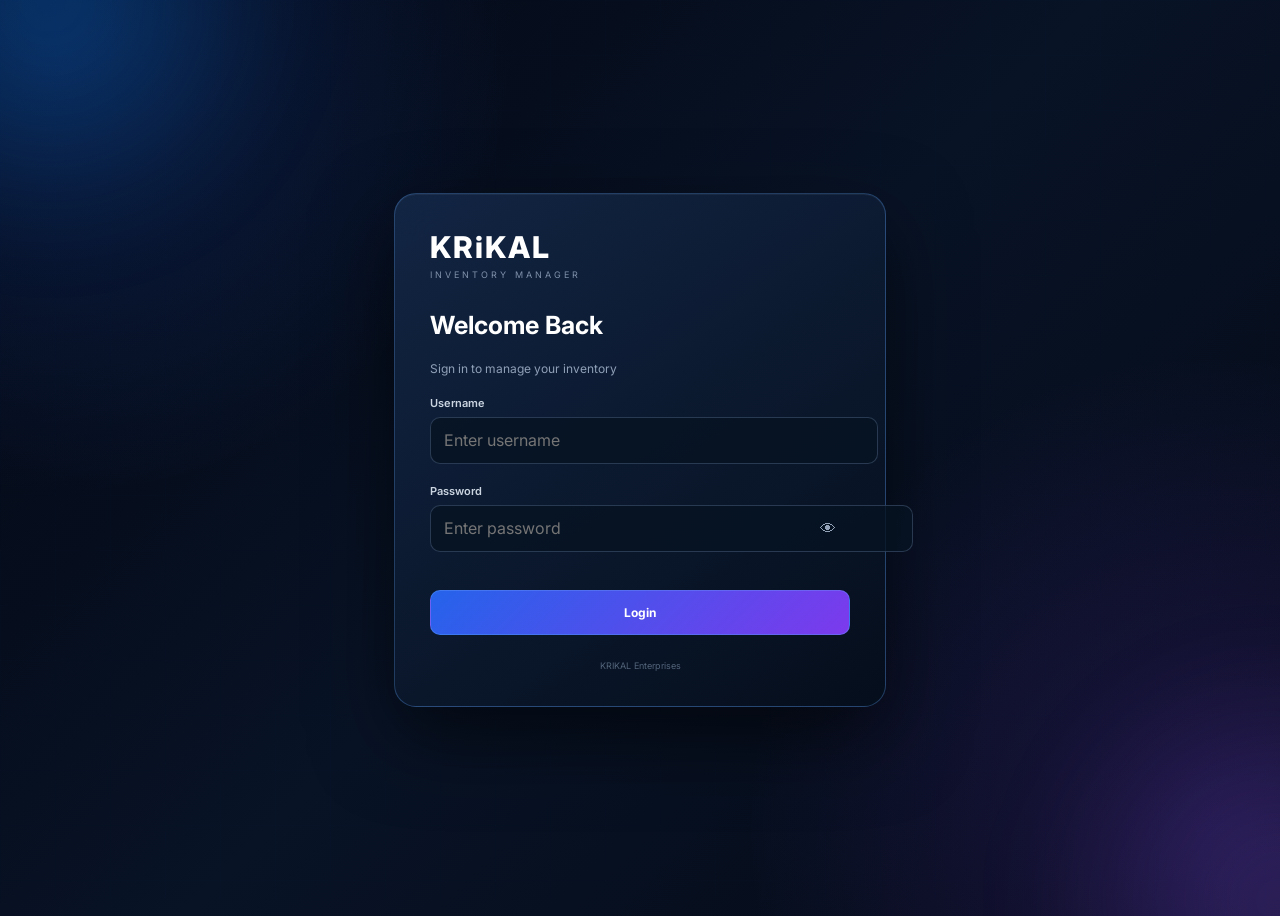
==== admin.html @ 07b4b5ad "Add files via upload" ====
<!DOCTYPE html>
<html lang="en">
<head>
    <meta charset="UTF-8">
    <meta name="viewport" content="width=device-width, initial-scale=1.0">

    <title>Inventory Admin Dashboard</title>

    <link rel="stylesheet" href="style.css">
</head>

<body>

    <div class="container admin-shell">

        <div class="admin-topbar">
            <div class="admin-brand">
                <img src="logo.png" alt="KRIKAL">
                <div><strong>KRIKAL</strong><span>ADMIN TOOLS</span></div>
            </div>
            <div class="admin-top-actions">
                <a href="index.html">← Dashboard</a>
                <button type="button" id="adminLogout">Logout</button>
            </div>
        </div>

        <div class="admin-heading">
            <div>
                <h1>Inventory Admin Dashboard</h1>
                <p>Add, edit and delete inventory items securely</p>
            </div>
            <div class="admin-live"><span></span> LIVE DATA</div>
        </div>

        <div class="admin-form admin-form-pro">

            <input
                type="text"
                id="itemName"
                placeholder="Item Name"
            >

            <input
                type="text"
                id="model"
                placeholder="Mobile Model"
            >

            <input
                type="text"
                id="category"
                placeholder="Category"
            >

            <input
                type="number"
                id="quantity"
                placeholder="Quantity"
            >

            <button class="admin-primary" id="saveButton" onclick="saveItem()">
                Add Item
            </button>

            <button
                class="admin-secondary"
                id="cancelButton"
                onclick="cancelEdit()"
                style="display: none;"
            >
                Cancel Edit
            </button>

        </div>

        <h2>Manage Inventory</h2>

        <div class="search-box admin-search">
            <input
                type="text"
                id="searchInput"
                placeholder="Search item..."
            >
        </div>

        <table>

            <thead>
                <tr>
                    <th>Item Name</th>
                    <th>Model</th>
                    <th>Category</th>
                    <th>Quantity</th>
                    <th>Action</th>
                </tr>
            </thead>

            <tbody id="adminTable">
                <tr>
                    <td colspan="5">Loading inventory...</td>
                </tr>
            </tbody>

        </table>

    </div>

    <script src="admin.js"></script>

</body>
</html>
---- style.css ----
css
/* =========================================================
   KRIKAL INVENTORY
   CLEAN DARK BLUE / PURPLE GLASS THEME
   ========================================================= */

* {
    margin: 0;
    padding: 0;
    box-sizing: border-box;
}

:root {
    --bg: #030712;
    --panel: #0b1628;
    --panel2: #101f35;
    --border: rgba(120,150,190,.28);

    --text: #f8fafc;
    --muted: #8fa0b7;

    --blue: #60a5fa;
    --green: #22c55e;
    --yellow: #eab308;
    --red: #ef4444;
    --purple: #a78bfa;

    --sidebar: 250px;
}

html,
body {
    min-height: 100%;
}

body {
    min-height: 100vh;
    overflow-x: hidden;

    font-family:
        "Inter",
        "Segoe UI",
        Arial,
        sans-serif;

    color: var(--text);

    background:
        radial-gradient(
            circle at 5% 5%,
            rgba(37,99,235,.22),
            transparent 30%
        ),
        radial-gradient(
            circle at 95% 90%,
            rgba(124,58,237,.18),
            transparent 32%
        ),
        linear-gradient(
            135deg,
            #030712,
            #081326 50%,
            #050a16
        );
}

button,
input,
select {
    font: inherit;
}

button {
    -webkit-tap-highlight-color: transparent;
}


/* =========================================================
   BACKGROUND
   ========================================================= */

.grid-bg {
    position: fixed;
    inset: 0;

    pointer-events: none;
    z-index: 0;

    opacity: .3;

    background:
        linear-gradient(
            rgba(96,165,250,.035) 1px,
            transparent 1px
        ),
        linear-gradient(
            90deg,
            rgba(96,165,250,.035) 1px,
            transparent 1px
        );

    background-size: 55px 55px;
}

.ambient {
    position: fixed;

    width: 500px;
    height: 500px;

    border-radius: 50%;

    filter: blur(45px);

    pointer-events: none;

    z-index: 0;
}

.ambient-one {
    top: -250px;
    left: -200px;

    background:
        radial-gradient(
            circle,
            rgba(0,140,255,.25),
            transparent 70%
        );

    animation:
        ambientOne 12s ease-in-out infinite alternate;
}

.ambient-two {
    right: -250px;
    bottom: -250px;

    background:
        radial-gradient(
            circle,
            rgba(139,92,246,.22),
            transparent 70%
        );

    animation:
        ambientTwo 14s ease-in-out infinite alternate;
}

@keyframes ambientOne {
    to {
        transform:
            translate(130px,100px)
            scale(1.15);
    }
}

@keyframes ambientTwo {
    to {
        transform:
            translate(-120px,-100px)
            scale(1.15);
    }
}


/* =========================================================
   HIDDEN
   ========================================================= */

.hidden {
    display: none !important;
}


/* =========================================================
   LOGIN
   ========================================================= */

.login-screen {
    position: fixed;
    inset: 0;

    display: flex;
    align-items: center;
    justify-content: center;

    padding: 20px;

    z-index: 5000;
}

.login-card {
    width: min(420px, 100%);

    padding: 35px;

    border-radius: 22px;

    background:
        linear-gradient(
            145deg,
            rgba(19,39,70,.94),
            rgba(5,14,27,.97)
        );

    border:
        1px solid rgba(96,165,250,.30);

    box-shadow:
        0 30px 80px rgba(0,0,0,.55),
        inset 0 1px 0 rgba(255,255,255,.05);

    backdrop-filter: blur(25px);
}

.login-brand {
    color: #fff;

    font-size: 30px;
    font-weight: 800;

    letter-spacing: 2px;
}

.login-small {
    margin-top: 4px;

    color: #7f91aa;

    font-size: 9px;
    letter-spacing: 3px;
}

.login-card h1 {
    margin-top: 30px;

    color: #fff;

    font-size: 25px;
}

.login-description {
    margin-top: 7px;

    color: var(--muted);

    font-size: 12px;
}

.input-group {
    margin-top: 20px;
}

.input-group label {
    display: block;

    margin-bottom: 7px;

    color: #cbd5e1;

    font-size: 11px;
    font-weight: 600;
}

.input-group input {
    width: 100%;
    height: 45px;

    padding: 0 13px;

    border:
        1px solid rgba(120,150,190,.30);

    border-radius: 10px;

    outline: none;

    color: #fff;

    background:
        rgba(7,19,34,.8);
}

.input-group input:focus {
    border-color: var(--blue);

    box-shadow:
        0 0 0 3px rgba(96,165,250,.10);
}

.password-wrapper {
    position: relative;
}

.password-wrapper input {
    padding-right: 48px;
}

.password-toggle {
    position: absolute;

    right: 8px;
    top: 50%;

    transform: translateY(-50%);

    border: none;

    background: transparent;

    color: #94a3b8;

    cursor: pointer;
}

.login-error {
    min-height: 18px;

    margin-top: 10px;

    color: #fca5a5;

    font-size: 11px;
}

.login-button {
    width: 100%;

    height: 45px;

    margin-top: 10px;

    border:
        1px solid rgba(96,165,250,.35);

    border-radius: 10px;

    background:
        linear-gradient(
            135deg,
            #2563eb,
            #7c3aed
        );

    color: #fff;

    font-size: 12px;
    font-weight: 700;

    cursor: pointer;

    transition: .2s ease;
}

.login-button:hover {
    transform: translateY(-1px);

    filter: brightness(1.08);
}

.login-footer {
    margin-top: 25px;

    text-align: center;

    color: #53647a;

    font-size: 9px;
}


/* =========================================================
   APP
   ========================================================= */

.app-shell {
    position: relative;

    display: flex;

    min-height: 100vh;

    z-index: 2;
}


/* =========================================================
   SIDEBAR
   ========================================================= */

.sidebar {
    position: fixed;

    left: 18px;
    top: 18px;
    bottom: 18px;

    width: var(--sidebar);

    display: flex;
    flex-direction: column;

    padding: 20px 14px;

    border-radius: 22px;

    background:
        linear-gradient(
            160deg,
            rgba(16,31,55,.95),
            rgba(5,14,27,.97)
        );

    border:
        1px solid rgba(96,165,250,.28);

    backdrop-filter: blur(22px);

    box-shadow:
        0 25px 60px rgba(0,0,0,.45);

    z-index: 1000;
}

.sidebar-brand {
    display: flex;
    align-items: center;

    gap: 12px;

    padding: 8px 8px 22px;

    border-bottom:
        1px solid rgba(120,150,190,.16);
}

.brand-logo {
    width: 48px;
    height: 48px;

    display: flex;
    align-items: center;
    justify-content: center;

    flex-shrink: 0;

    border-radius: 12px;

    background:
        rgba(37,99,235,.16);

    border:
        1px solid rgba(96,165,250,.25);

    overflow: hidden;
}

.brand-logo img {
    width: 40px;
    height: 40px;

    object-fit: contain;
}

.brand-text h1 {
    font-size: 18px;
    letter-spacing: 1px;
}

.brand-text span {
    display: block;

    margin-top: 2px;

    color: #8193ac;

    font-size: 8px;
    letter-spacing: 2px;
}

.sidebar-label {
    padding: 22px 10px 9px;

    color: #62748d;

    font-size: 9px;
    font-weight: 700;

    letter-spacing: 1.5px;
}

.nav-menu {
    display: flex;
    flex-direction: column;

    gap: 6px;
}

.nav-item {
    width: 100%;

    display: flex;
    align-items: center;

    gap: 12px;

    padding: 12px 13px;

    border: 1px solid transparent;
    border-radius: 11px;

    background: transparent;

    color: #91a0b4;

    font-size: 13px;
    font-weight: 600;

    text-align: left;

    cursor: pointer;

    transition: .2s ease;
}

.nav-item:hover,
.nav-item.active {
    color: #fff;

    background:
        rgba(37,99,235,.15);

    border-color:
        rgba(96,165,250,.28);
}

.nav-icon {
    width: 28px;
    height: 28px;

    display: flex;
    align-items: center;
    justify-content: center;

    border-radius: 8px;

    background:
        rgba(96,165,250,.08);

    font-size: 16px;
}

.sidebar-bottom {
    margin-top: auto;
}

.sidebar-live {
    display: flex;
    align-items: center;

    gap: 10px;

    padding: 12px;

    border-radius: 11px;

    background:
        rgba(34,197,94,.055);

    border:
        1px solid rgba(34,197,94,.16);
}

.sidebar-live strong {
    display: block;

    color: #bbf7d0;

    font-size: 10px;
}

.sidebar-live small {
    display: block;

    margin-top: 3px;

    color: #718096;

    font-size: 9px;
}

.live-dot {
    width: 7px;
    height: 7px;

    flex-shrink: 0;

    border-radius: 50%;

    background: var(--green);

    box-shadow:
        0 0 10px rgba(34,197,94,.8);
}

.logout-btn {
    width: 100%;

    margin-top: 10px;

    padding: 9px;

    border:
        1px solid rgba(239,68,68,.25);

    border-radius: 9px;

    background:
        rgba(127,29,29,.12);

    color: #fca5a5;

    font-size: 10px;
    font-weight: 600;

    cursor: pointer;
}

.logout-btn:hover {
    background:
        rgba(127,29,29,.25);
}

.sidebar-copy {
    margin-top: 10px;

    color: #4e6077;

    font-size: 8px;

    text-align: center;
}


/* =========================================================
   MAIN
   ========================================================= */

.main-content {
    width:
        calc(100% - var(--sidebar) - 18px);

    min-height: 100vh;

    margin-left:
        calc(var(--sidebar) + 18px);

    padding: 18px 24px 20px;
}

.topbar {
    position: sticky;

    top: 18px;

    min-height: 62px;

    display: flex;
    align-items: center;
    justify-content: space-between;

    gap: 20px;

    padding: 10px 16px;

    margin-bottom: 25px;

    border-radius: 15px;

    background:
        rgba(8,19,35,.88);

    border:
        1px solid rgba(120,150,190,.25);

    backdrop-filter: blur(18px);

    z-index: 100;
}

.topbar-title {
    color: #e2e8f0;

    font-size: 14px;
    font-weight: 700;
}

.topbar-right {
    display: flex;
    align-items: center;

    gap: 10px;
}

.live-status {
    display: flex;
    align-items: center;

    gap: 7px;

    padding: 7px 11px;

    border-radius: 20px;

    color: #bbf7d0;

    font-size: 10px;
    font-weight: 700;

    background:
        rgba(15,23,42,.75);

    border:
        1px solid rgba(34,197,94,.28);
}

.refresh-btn {
    display: flex;
    align-items: center;

    gap: 6px;

    padding: 8px 12px;

    border:
        1px solid rgba(96,165,250,.25);

    border-radius: 9px;

    background:
        rgba(37,99,235,.12);

    color: #93c5fd;

    cursor: pointer;
}

.mobile-menu {
    display: none;

    border: none;

    background: transparent;

    color: #fff;

    font-size: 22px;

    cursor: pointer;
}


/* =========================================================
   PAGE
   ========================================================= */

.page {
    display: none;
}

.page.active {
    display: block;

    animation:
        pageIn .25s ease;
}

@keyframes pageIn {
    from {
        opacity: 0;
        transform: translateY(7px);
    }

    to {
        opacity: 1;
        transform: translateY(0);
    }
}

.page-heading {
    display: flex;
    align-items: center;
    justify-content: space-between;

    gap: 15px;

    margin-bottom: 20px;
}

.page-heading h2 {
    font-size: 25px;
}

.page-heading p {
    margin-top: 5px;

    color: var(--muted);

    font-size: 13px;
}

.dashboard-date {
    padding: 9px 13px;

    border-radius: 9px;

    color: #b8c4d5;

    font-size: 11px;

    background:
        rgba(25,43,68,.65);

    border:
        1px solid rgba(120,150,190,.28);
}


/* =========================================================
   DASHBOARD
   ========================================================= */

.dashboard-stats {
    display: grid;

    grid-template-columns:
        repeat(4, minmax(0,1fr));

    gap: 16px;

    margin-bottom: 20px;
}

.dashboard-card {
    min-height: 120px;

    display: flex;
    align-items: center;

    gap: 14px;

    padding: 19px;

    border-radius: 16px;

    border:
        1px solid rgba(120,150,190,.30);

    box-shadow:
        0 15px 35px rgba(0,0,0,.25);

    transition: .25s ease;
}

.dashboard-card:hover {
    transform: translateY(-4px);
}

.total-card {
    background:
        linear-gradient(
            135deg,
            rgba(35,78,140,.62),
            rgba(12,30,55,.85)
        );
}

.available-card {
    background:
        linear-gradient(
            135deg,
            rgba(19,100,72,.55),
            rgba(10,39,38,.85)
        );
}

.low-card {
    background:
        linear-gradient(
            135deg,
            rgba(120,82,18,.55),
            rgba(38,34,18,.85)
        );
}

.out-card {
    background:
        linear-gradient(
            135deg,
            rgba(120,45,58,.55),
            rgba(43,24,31,.85)
        );
}

.dashboard-icon {
    width: 50px;
    height: 50px;

    display: flex;
    align-items: center;
    justify-content: center;

    border-radius: 13px;

    background: #2563eb;

    font-size: 21px;
}

.available-card .dashboard-icon {
    background: #16a34a;
}

.low-card .dashboard-icon {
    background: #ca8a04;
}

.out-card .dashboard-icon {
    background: #dc2626;
}

.dashboard-info h3 {
    font-size: 25px;
}

.dashboard-info span {
    color: #a7b3c4;

    font-size: 11px;
}

.home-welcome {
    display: flex;
    align-items: center;

    gap: 15px;

    padding: 20px;

    border-radius: 16px;

    background:
        linear-gradient(
            135deg,
            rgba(25,42,67,.75),
            rgba(8,20,35,.86)
        );

    border:
        1px solid rgba(120,150,190,.28);
}

.welcome-icon {
    width: 48px;
    height: 48px;

    display: flex;
    align-items: center;
    justify-content: center;

    border-radius: 12px;

    background:
        rgba(96,165,250,.12);

    font-size: 21px;
}

.welcome-content {
    flex: 1;
}

.welcome-content h3 {
    font-size: 15px;
}

.welcome-content p {
    margin-top: 4px;

    color: #8392a7;

    font-size: 11px;
}

.open-inventory {
    padding: 10px 15px;

    border:
        1px solid rgba(96,165,250,.35);

    border-radius: 9px;

    background:
        linear-gradient(
            135deg,
            #2563eb,
            #3b82f6
        );

    color: #fff;

    font-size: 11px;
    font-weight: 650;

    cursor: pointer;
}


/* =========================================================
   INVENTORY
   ========================================================= */

.controls {
    display: flex;

    gap: 12px;

    margin-bottom: 20px;
}

.search-box {
    position: relative;

    flex: 1;
}

.search-box::before {
    content: "⌕";

    position: absolute;

    left: 14px;
    top: 50%;

    transform: translateY(-50%);

    color: #8ea5c5;

    font-size: 20px;

    z-index: 2;
}

.search-box input,
.controls select {
    width: 100%;
    height: 46px;

    padding: 0 14px;

    border-radius: 10px;

    border:
        1px solid rgba(120,150,190,.30);

    outline: none;

    background:
        #0d1b2e;

    color: #fff;

    font-size: 13px;
}

.search-box input {
    padding-left: 42px;
}

.search-box input:focus,
.controls select:focus {
    border-color: var(--blue);

    box-shadow:
        0 0 0 3px rgba(96,165,250,.10);
}

.controls select {
    width: 220px;
}

.inventory-section {
    overflow: hidden;

    border-radius: 16px;

    background:
        linear-gradient(
            135deg,
            rgba(25,42,67,.75),
            rgba(8,20,35,.88)
        );

    border:
        1px solid rgba(120,150,190,.30);
}

.inventory-header {
    padding: 17px 20px;

    border-bottom:
        1px solid rgba(120,150,190,.22);
}

.inventory-header h2 {
    font-size: 16px;
}

.inventory-header span {
    display: block;

    margin-top: 4px;

    color: #8494aa;

    font-size: 10px;
}

.table-container {
    width: 100%;

    overflow-x: auto;
}

table {
    width: 100%;

    min-width: 720px;

    border-collapse: collapse;
}

thead {
    background:
        rgba(30,50,78,.75);
}

th {
    padding: 13px 17px;

    text-align: left;

    color: #bfcbd9;

    font-size: 10px;

    text-transform: uppercase;
}

td {
    padding: 14px 17px;

    border-top:
        1px solid rgba(100,130,165,.16);

    color: #e3eaf3;

    font-size: 12px;
}

tbody tr:hover {
    background:
        rgba(96,165,250,.055);
}

.loading,
.empty-state {
    text-align: center;

    padding: 45px 20px !important;

    color: #75869d !important;
}

.category-icon {
    display: inline-flex;

    margin-right: 7px;
}

.view-label {
    color: #60a5fa;

    font-size: 10px;
    font-weight: 600;
}


/* =========================================================
   STATUS
   ========================================================= */

.status {
    display: inline-flex;

    align-items: center;
    justify-content: center;

    min-width: 92px;

    padding: 6px 11px;

    border-radius: 20px;

    font-size: 10px;
    font-weight: 700;

    border: 1px solid;
}

.status.available {
    color: #bbf7d0;

    background:
        rgba(22,101,52,.55);

    border-color: var(--green);
}

.status.low-stock {
    color: #fef08a;

    background:
        rgba(133,77,14,.55);

    border-color: var(--yellow);
}

.status.out-stock {
    color: #fecaca;

    background:
        rgba(127,29,29,.55);

    border-color: var(--red);
}


/* =========================================================
   SETTINGS
   ========================================================= */

.settings-grid {
    display: grid;

    grid-template-columns:
        repeat(2,minmax(0,1fr));

    gap: 16px;
}

.settings-card {
    overflow: hidden;

    border-radius: 16px;

    background:
        linear-gradient(
            135deg,
            rgba(25,42,67,.76),
            rgba(8,20,35,.88)
        );

    border:
        1px solid rgba(120,150,190,.30);

    box-shadow:
        0 18px 40px rgba(0,0,0,.28);
}

.settings-card-header {
    display: flex;
    align-items: center;

    gap: 12px;

    min-height: 72px;

    padding: 14px 18px;

    background:
        rgba(30,53,87,.35);
}

.settings-card-icon {
    width: 42px;
    height: 42px;

    display: flex;
    align-items: center;
    justify-content: center;

    flex-shrink: 0;

    border-radius: 11px;

    background:
        rgba(59,130,246,.16);

    border:
        1px solid rgba(96,165,250,.22);

    font-size: 18px;
}

.settings-card-header h3 {
    font-size: 14px;
}

.settings-card-header p {
    margin-top: 3px;

    color: #75869d;

    font-size: 10px;
}

.setting-row {
    display: flex;
    align-items: center;
    justify-content: space-between;

    gap: 15px;

    padding: 13px 18px;

    border-bottom:
        1px solid rgba(120,150,190,.11);
}

.setting-row:last-child {
    border-bottom: none;
}

.setting-row strong {
    display: block;

    color: #dce5ef;

    font-size: 11px;
}

.setting-row span {
    display: block;

    margin-top: 3px;

    color: #687b93;

    font-size: 9px;
}

.toggle {
    position: relative;

    width: 42px;
    height: 23px;

    flex-shrink: 0;
}

.toggle input {
    opacity: 0;

    width: 0;
    height: 0;
}

.toggle-slider {
    position: absolute;

    inset: 0;

    border-radius: 30px;

    background: #26364c;

    border:
        1px solid #40536e;

    cursor: pointer;

    transition: .25s;
}

.toggle-slider::before {
    content: "";

    position: absolute;

    width: 17px;
    height: 17px;

    left: 2px;
    top: 2px;

    border-radius: 50%;

    background: #9aa9bc;

    transition: .25s;
}

.toggle input:checked + .toggle-slider {
    background:
        linear-gradient(
            135deg,
            #2563eb,
            #7c3aed
        );

    border-color: #60a5fa;
}

.toggle input:checked + .toggle-slider::before {
    transform: translateX(18px);

    background: #fff;
}

.settings-select,
.number-setting {
    padding: 8px 9px;

    border-radius: 8px;

    border:
        1px solid rgba(120,150,190,.30);

    background: #0d1b2e;

    color: #fff;

    outline: none;

    font-size: 10px;
}

.number-setting {
    width: 65px;

    text-align: center;
}

.settings-wide-btn {
    width: calc(100% - 36px);

    margin: 13px 18px;

    padding: 10px;

    border-radius: 9px;

    border:
        1px solid rgba(96,165,250,.28);

    background:
        rgba(37,99,235,.12);

    color: #93c5fd;

    font-size: 10px;
    font-weight: 600;

    cursor: pointer;
}

.quick-setting-actions {
    display: grid;

    grid-template-columns:
        repeat(3,1fr);

    gap: 9px;

    padding: 15px 18px 18px;
}

.quick-setting-btn {
    min-height: 65px;

    border-radius: 10px;

    border:
        1px solid rgba(120,150,190,.22);

    background:
        rgba(13,28,47,.65);

    color: #aebbd0;

    cursor: pointer;

    font-size: 16px;
}

.quick-setting-btn span {
    display: block;

    margin-top: 5px;

    font-size: 9px;
}

.system-status {
    color: #86efac !important;

    font-size: 10px !important;
    font-weight: 700;
}

.connected {
    color: #86efac !important;
}

.info-row {
    display: flex;
    justify-content: space-between;

    padding: 11px 18px;

    border-bottom:
        1px solid rgba(120,150,190,.11);

    font-size: 10px;
}

.info-row:last-child {
    border-bottom: none;
}

.info-row span {
    color: #75869d;
}

.info-row strong {
    color: #dbe5ef;
}

.settings-footer {
    display: flex;
    justify-content: flex-end;

    gap: 10px;

    margin-top: 18px;
}

.settings-save,
.settings-reset {
    padding: 10px 16px;

    border-radius: 9px;

    font-size: 11px;
    font-weight: 650;

    cursor: pointer;
}

.settings-save {
    border:
        1px solid rgba(34,197,94,.35);

    background:
        rgba(22,101,52,.8);

    color: #bbf7d0;
}

.settings-reset {
    border:
        1px solid rgba(120,150,190,.30);

    background:
        rgba(25,43,68,.65);

    color: #aebbd0;
}

footer {
    padding: 25px 0 5px;

    color: #4f6178;

    font-size: 9px;

    text-align: center;
}


/* =========================================================
   SIDEBAR OVERLAY
   ========================================================= */

.sidebar-overlay {
    display: none;

    position: fixed;
    inset: 0;

    background:
        rgba(0,0,0,.55);

    z-index: 900;
}


/* =========================================================
   NO GLOW / NO ANIMATION
   ========================================================= */

body.no-glow .ambient {
    display: none;
}

body.no-animations *,
body.no-animations *::before,
body.no-animations *::after {
    animation: none !important;
    transition: none !important;
}

body.compact-table td {
    padding-top: 8px;
    padding-bottom: 8px;
}


/* =========================================================
   RESPONSIVE
   ========================================================= */

@media (max-width: 1000px) {

    :root {
        --sidebar: 220px;
    }

    .dashboard-stats {
        grid-template-columns:
            repeat(2,1fr);
    }

    .settings-grid {
        grid-template-columns: 1fr;
    }
}


@media (max-width: 700px) {

    .sidebar {
        left: 10px;
        top: 10px;
        bottom: 10px;

        transform:
            translateX(-120%);

        transition:
            transform .3s ease;
    }

    .sidebar.open {
        transform:
            translateX(0);
    }

    .sidebar-overlay.show {
        display: block;
    }

    .main-content {
        width: 100%;

        margin-left: 0;

        padding: 10px;
    }

    .topbar {
        top: 10px;

        min-height: 56px;

        margin-bottom: 20px;
    }

    .mobile-menu {
        display: block;
    }

    .live-status {
        display: none;
    }

    .refresh-btn span {
        display: none;
    }

    .refresh-btn {
        width: 35px;
        height: 35px;

        justify-content: center;

        font-size: 18px;
    }

    .page-heading {
        align-items: flex-start;

        flex-direction: column;
    }

    .dashboard-stats {
        gap: 10px;
    }

    .dashboard-card {
        min-height: 100px;

        padding: 13px;
    }

    .home-welcome {
        align-items: flex-start;

        flex-wrap: wrap;
    }

    .welcome-content {
        min-width:
            calc(100% - 65px);
    }

    .open-inventory {
        width: 100%;
    }

    .controls {
        flex-direction: column;
    }

    .controls select {
        width: 100%;
    }

    .settings-footer {
        justify-content: stretch;
    }

    .settings-save,
    .settings-reset {
        flex: 1;
    }
}


@media (max-width: 400px) {

    .dashboard-stats {
        grid-template-columns: 1fr;
    }

    .quick-setting-actions {
        grid-template-columns:
            1fr 1fr;
    }

    .login-card {
        padding: 25px 20px;
    }
}

/* =========================================================
   KRIKAL v2.1 POLISH / INVENTORY PRO UPGRADES
   ========================================================= */
.nav-link-item { text-decoration: none; color: inherit; }
.nav-link-item:visited { color: inherit; }
.nav-link-item:hover { text-decoration: none; }

.brand-logo { overflow: hidden; }
.brand-logo img { object-fit: cover; border-radius: 50%; }

.inventory-controls-pro { align-items: stretch; flex-wrap: wrap; gap: 10px; }
.pro-search { position: relative; flex: 1 1 280px; min-width: 220px; }
.pro-search input { padding-left: 40px !important; }
.control-icon { position: absolute; left: 14px; top: 50%; transform: translateY(-52%); color: #93c5fd; font-size: 22px; pointer-events: none; z-index: 1; }
.inventory-controls-pro select { min-width: 145px; }
.control-button { border: 1px solid rgba(148,163,184,.22); border-radius: 10px; padding: 0 15px; min-height: 44px; color: #dbeafe; background: rgba(15,31,53,.82); cursor: pointer; transition: .2s ease; font-weight: 700; }
.control-button:hover { transform: translateY(-1px); border-color: rgba(96,165,250,.5); background: rgba(25,48,80,.95); }
.primary-control { border-color: rgba(96,165,250,.4); background: linear-gradient(135deg, rgba(37,99,235,.72), rgba(124,58,237,.72)); }
.filter-summary { margin: -2px 0 14px; color: #71839b; font-size: 12px; display:flex; justify-content:space-between; gap:10px; }

.dashboard-insights { display:grid; grid-template-columns: 1.05fr 1fr 1fr; gap:16px; margin: 0 0 22px; }
.insight-card { padding:20px; border:1px solid rgba(120,150,190,.18); border-radius:18px; background:linear-gradient(145deg,rgba(13,29,51,.88),rgba(7,16,29,.9)); box-shadow:0 16px 40px rgba(0,0,0,.18), inset 0 1px 0 rgba(255,255,255,.03); }
.insight-header { display:flex; justify-content:space-between; align-items:flex-start; gap:12px; margin-bottom:18px; }
.insight-kicker { display:block; color:#64748b; font-size:9px; font-weight:800; letter-spacing:2px; margin-bottom:5px; }
.insight-card h3 { font-size:16px; color:#f8fafc; }
.insight-icon { width:34px; height:34px; display:grid; place-items:center; border-radius:10px; background:rgba(96,165,250,.1); border:1px solid rgba(96,165,250,.18); color:#93c5fd; }
.health-bar { height:10px; border-radius:999px; background:rgba(148,163,184,.12); overflow:hidden; }
.health-bar span { display:block; width:0%; height:100%; border-radius:inherit; background:linear-gradient(90deg,#22c55e,#60a5fa); transition:width .5s ease; }
.health-meta { display:flex; justify-content:space-between; gap:12px; margin-top:10px; color:#8292a8; font-size:11px; }
.health-meta strong { color:#dbeafe; }
.category-summary { display:flex; flex-wrap:wrap; gap:8px; max-height:92px; overflow:auto; padding-right:2px; }
.category-pill { padding:7px 10px; border-radius:10px; background:rgba(96,165,250,.08); border:1px solid rgba(96,165,250,.13); color:#cbd5e1; font-size:11px; }
.category-pill strong { color:#93c5fd; margin-left:5px; }
.mini-empty { color:#667892; font-size:12px; }
.stock-alert-list { display:flex; flex-direction:column; gap:8px; max-height:92px; overflow:auto; }
.stock-alert { display:flex; align-items:center; justify-content:space-between; gap:10px; padding:8px 10px; border-radius:10px; background:rgba(239,68,68,.06); border:1px solid rgba(239,68,68,.12); font-size:11px; color:#cbd5e1; }
.stock-alert.low { background:rgba(234,179,8,.06); border-color:rgba(234,179,8,.13); }
.stock-alert b { color:#f8fafc; font-size:10px; }

.table-container table tbody tr { transition:background .18s ease, transform .18s ease; }
.table-container table tbody tr:hover { background:rgba(96,165,250,.045); }
.view-label { display:inline-flex; align-items:center; padding:6px 9px; border-radius:8px; background:rgba(96,165,250,.07); color:#93c5fd; border:1px solid rgba(96,165,250,.12); font-size:10px; font-weight:700; }

/* Better focus states */
input:focus, select:focus, button:focus-visible, a:focus-visible { outline:2px solid rgba(96,165,250,.55); outline-offset:2px; }

@media (max-width: 1050px) { .dashboard-insights { grid-template-columns:1fr 1fr; } .alert-insight-card { grid-column:1 / -1; } }
@media (max-width: 700px) { .dashboard-insights { grid-template-columns:1fr; } .alert-insight-card { grid-column:auto; } .inventory-controls-pro select, .control-button { width:100%; } .pro-search { flex-basis:100%; } }


/* =========================================================
   ADMIN TOOLS
   ========================================================= */
.admin-shell { max-width:1180px; margin:28px auto; padding:0 22px 40px; }
.admin-topbar { display:flex; align-items:center; justify-content:space-between; gap:18px; padding:14px 18px; border:1px solid rgba(120,150,190,.18); border-radius:18px; background:rgba(9,20,36,.8); backdrop-filter:blur(18px); box-shadow:0 18px 50px rgba(0,0,0,.2); }
.admin-brand { display:flex; align-items:center; gap:12px; }
.admin-brand img { width:48px; height:48px; border-radius:50%; object-fit:cover; }
.admin-brand strong { display:block; letter-spacing:2px; font-size:15px; }
.admin-brand span { display:block; margin-top:2px; font-size:9px; letter-spacing:2px; color:#7f91aa; }
.admin-top-actions { display:flex; gap:8px; align-items:center; }
.admin-top-actions a,.admin-top-actions button { text-decoration:none; border:1px solid rgba(148,163,184,.18); background:rgba(15,31,53,.7); color:#cbd5e1; padding:9px 12px; border-radius:10px; cursor:pointer; }
.admin-top-actions a:hover,.admin-top-actions button:hover { border-color:rgba(96,165,250,.4); color:#fff; }
.admin-heading { display:flex; align-items:center; justify-content:space-between; gap:15px; margin:30px 0 18px; }
.admin-heading h1 { font-size:28px; margin:0; }
.admin-heading p { color:#8292a8; margin-top:6px; font-size:13px; }
.admin-live { font-size:10px; letter-spacing:1.4px; color:#9fb0c7; padding:8px 11px; border-radius:999px; background:rgba(34,197,94,.06); border:1px solid rgba(34,197,94,.13); }
.admin-live span { display:inline-block; width:7px; height:7px; border-radius:50%; background:#22c55e; margin-right:6px; box-shadow:0 0 10px rgba(34,197,94,.65); }
.admin-form-pro { padding:20px; border:1px solid rgba(120,150,190,.18); border-radius:18px; background:rgba(9,20,36,.72); box-shadow:0 18px 45px rgba(0,0,0,.16); }
.admin-primary,.admin-secondary { border:1px solid rgba(96,165,250,.3) !important; border-radius:10px !important; padding:11px 15px !important; cursor:pointer; color:#fff !important; }
.admin-primary { background:linear-gradient(135deg,rgba(37,99,235,.85),rgba(124,58,237,.8)) !important; }
.admin-secondary { background:rgba(15,31,53,.9) !important; }
.admin-search { margin-bottom:14px; }
.admin-shell table { border-radius:14px; overflow:hidden; }
.admin-shell th { font-size:10px; letter-spacing:1px; text-transform:uppercase; color:#8fa0b7; }
.admin-shell td { color:#dbeafe; }
@media (max-width:700px) { .admin-topbar,.admin-heading { align-items:flex-start; flex-direction:column; } .admin-top-actions { width:100%; } .admin-top-actions a,.admin-top-actions button { flex:1; text-align:center; } .admin-shell { padding:0 12px 30px; margin-top:12px; } }
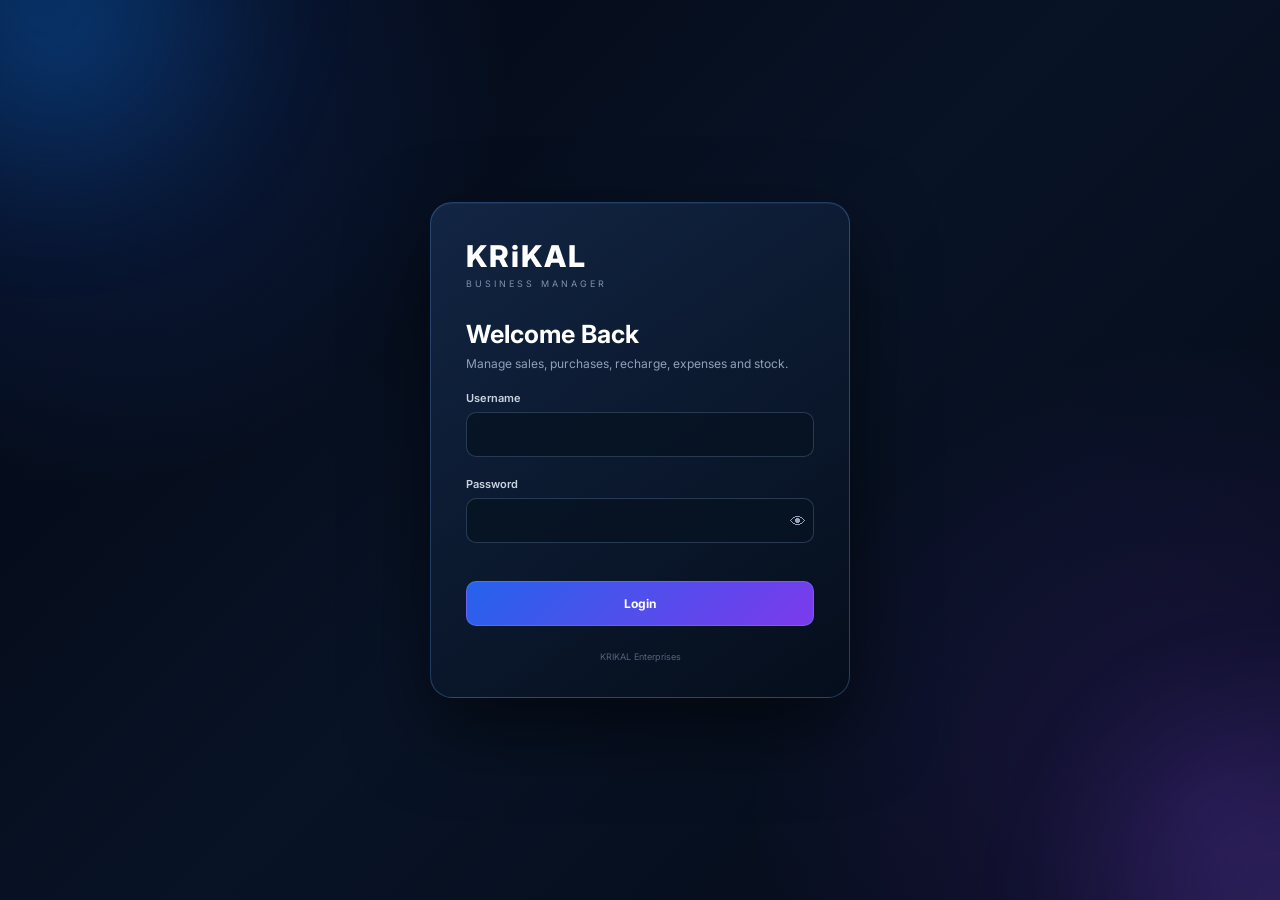
==== commit f7d646f0: "Add files via upload" ====
--- a/admin.html
+++ b/admin.html
@@ -83,7 +83,7 @@
             >
         </div>
 
-        <table>
+        <select id="modelFilter" class="filter-control"><option value="">All Models</option></select><table>
 
             <thead>
                 <tr>
--- a/style.css
+++ b/style.css
@@ -1,4 +1,3 @@
-css
 /* =========================================================
    KRIKAL INVENTORY
    CLEAN DARK BLUE / PURPLE GLASS THEME
@@ -1861,3 +1860,12 @@
 .admin-shell th { font-size:10px; letter-spacing:1px; text-transform:uppercase; color:#8fa0b7; }
 .admin-shell td { color:#dbeafe; }
 @media (max-width:700px) { .admin-topbar,.admin-heading { align-items:flex-start; flex-direction:column; } .admin-top-actions { width:100%; } .admin-top-actions a,.admin-top-actions button { flex:1; text-align:center; } .admin-shell { padding:0 12px 30px; margin-top:12px; } }
+
+
+/* =========================================================
+   SALES DASHBOARD UI
+   ========================================================= */
+.eyebrow,.panel-kicker{display:block;font-size:10px;letter-spacing:1.6px;font-weight:800;color:#60a5fa;margin-bottom:7px}.sales-heading{align-items:flex-end}.dashboard-actions{display:flex;gap:12px;align-items:center}.sales-primary-btn{border:1px solid rgba(96,165,250,.35);background:linear-gradient(135deg,#2563eb,#7c3aed);color:#fff;border-radius:12px;padding:11px 16px;font-weight:800;cursor:pointer;box-shadow:0 10px 28px rgba(37,99,235,.2);transition:.2s}.sales-primary-btn:hover{transform:translateY(-1px);box-shadow:0 14px 32px rgba(37,99,235,.3)}
+.sales-kpi-grid{display:grid;grid-template-columns:repeat(4,minmax(0,1fr));gap:16px;margin-bottom:18px}.sales-kpi{min-height:142px;padding:20px;border:1px solid var(--border);border-radius:18px;background:linear-gradient(145deg,rgba(16,31,53,.92),rgba(7,15,28,.94));box-shadow:0 14px 38px rgba(0,0,0,.2);position:relative;overflow:hidden}.sales-kpi:after{content:"";position:absolute;width:100px;height:100px;border-radius:50%;right:-35px;bottom:-45px;background:rgba(96,165,250,.08);filter:blur(2px)}.kpi-top{display:flex;justify-content:space-between;color:var(--muted);font-size:10px;font-weight:800;letter-spacing:1.3px}.kpi-top b{display:grid;place-items:center;width:29px;height:29px;border-radius:9px;background:rgba(96,165,250,.11);color:#93c5fd;font-size:15px}.sales-kpi strong{display:block;font-size:28px;letter-spacing:-.7px;margin:18px 0 6px}.sales-kpi small{color:#8292a8}.sales-main-grid{display:grid;grid-template-columns:minmax(0,1.7fr) minmax(290px,.8fr);gap:18px;margin-bottom:18px}.sales-bottom-grid{display:grid;grid-template-columns:minmax(0,1.5fr) minmax(300px,.8fr);gap:18px}.sales-panel{border:1px solid var(--border);border-radius:18px;background:linear-gradient(145deg,rgba(11,22,40,.94),rgba(5,13,25,.96));padding:20px;box-shadow:0 14px 38px rgba(0,0,0,.18)}.panel-head{display:flex;align-items:flex-start;justify-content:space-between;gap:12px;margin-bottom:18px}.panel-head h3{font-size:18px;margin-top:1px}.panel-chip{font-size:12px;font-weight:800;padding:7px 10px;border-radius:9px;background:rgba(96,165,250,.1);color:#93c5fd}.sales-trend{height:210px;display:flex;align-items:flex-end;gap:12px;padding:8px 4px 0}.trend-col{height:100%;flex:1;display:flex;flex-direction:column;justify-content:flex-end;align-items:center;gap:7px;min-width:0}.trend-value{font-size:9px;color:#8fa0b7;white-space:nowrap;min-height:12px}.trend-bar-wrap{height:165px;width:100%;display:flex;align-items:flex-end;justify-content:center}.trend-bar-wrap i{display:block;width:min(38px,65%);min-height:2px;border-radius:8px 8px 3px 3px;background:linear-gradient(180deg,#60a5fa,#6366f1);box-shadow:0 5px 18px rgba(96,165,250,.15);transition:.3s}.trend-bar-wrap i:hover{filter:brightness(1.2)}.trend-labels{display:flex;gap:12px;padding:8px 4px 0}.trend-labels span{flex:1;text-align:center;color:#687991;font-size:10px}.health-panel{display:flex;flex-direction:column}.health-ring{--health:0deg;width:158px;height:158px;border-radius:50%;margin:5px auto 16px;display:grid;place-items:center;background:conic-gradient(#22c55e var(--health),rgba(255,255,255,.07) 0);position:relative}.health-ring:after{content:"";position:absolute;inset:13px;border-radius:50%;background:#081326;border:1px solid rgba(255,255,255,.05)}.health-ring>div{position:relative;z-index:1;text-align:center}.health-ring strong{display:block;font-size:27px}.health-ring span{font-size:10px;color:var(--muted);text-transform:uppercase;letter-spacing:1px}.health-legend{display:grid;gap:10px}.health-legend span{display:flex;align-items:center;gap:8px;font-size:12px;color:#aab6c7}.health-legend b{margin-left:auto;color:#fff}.dot{width:8px;height:8px;border-radius:50%;display:inline-block}.dot.green{background:#22c55e}.dot.yellow{background:#eab308}.dot.red{background:#ef4444}.recent-sales{display:grid}.recent-sale-row{display:grid;grid-template-columns:38px minmax(0,1fr) auto auto;gap:11px;align-items:center;padding:11px 0;border-bottom:1px solid rgba(255,255,255,.055)}.recent-sale-row:last-child{border-bottom:0}.sale-avatar{width:36px;height:36px;border-radius:10px;display:grid;place-items:center;background:rgba(96,165,250,.12);color:#93c5fd;font-weight:800}.sale-person{min-width:0}.sale-person strong,.sale-person span{display:block;overflow:hidden;text-overflow:ellipsis;white-space:nowrap}.sale-person strong{font-size:12px}.sale-person span{font-size:10px;color:#708097;margin-top:3px}.sale-amount{font-size:12px;font-weight:800}.sale-status{display:inline-flex;padding:5px 8px;border-radius:7px;font-size:9px;font-weight:800;white-space:nowrap}.sale-status.completed{background:rgba(34,197,94,.12);color:#4ade80}.sale-status.pending{background:rgba(234,179,8,.12);color:#facc15}.sale-status.cancelled{background:rgba(239,68,68,.12);color:#f87171}.panel-link{background:none;border:0;color:#60a5fa;cursor:pointer;font-weight:700;font-size:11px}.cat-row{display:grid;grid-template-columns:minmax(80px,.8fr) 1fr 35px;gap:10px;align-items:center;padding:10px 0}.cat-row span{font-size:11px;white-space:nowrap;overflow:hidden;text-overflow:ellipsis}.cat-row>div{height:7px;background:rgba(255,255,255,.06);border-radius:99px;overflow:hidden}.cat-row i{height:100%;display:block;border-radius:99px;background:linear-gradient(90deg,#60a5fa,#8b5cf6)}.cat-row b{font-size:10px;text-align:right;color:#b9c5d6}.empty-sales{min-height:150px;display:grid;place-items:center;align-content:center;gap:5px;text-align:center;color:#8190a6}.empty-sales span{width:40px;height:40px;display:grid;place-items:center;border-radius:12px;background:rgba(96,165,250,.08);color:#60a5fa;font-weight:800}.empty-sales strong{color:#dce5f0;font-size:13px}.empty-sales small{font-size:10px}.sales-summary-strip{display:grid;grid-template-columns:repeat(3,1fr);gap:12px;margin-bottom:18px}.sales-summary-strip>div{padding:16px 18px;border:1px solid var(--border);border-radius:14px;background:rgba(11,22,40,.75)}.sales-summary-strip span{display:block;color:var(--muted);font-size:10px;text-transform:uppercase;letter-spacing:1px}.sales-summary-strip strong{display:block;margin-top:7px;font-size:21px}.modal-backdrop{position:fixed;inset:0;background:rgba(1,5,12,.72);backdrop-filter:blur(8px);z-index:9000;display:grid;place-items:center;padding:20px}.sale-modal{width:min(520px,100%);background:#0a1628;border:1px solid rgba(96,165,250,.28);border-radius:20px;padding:22px;box-shadow:0 30px 90px rgba(0,0,0,.55)}.modal-head{display:flex;justify-content:space-between;align-items:flex-start;margin-bottom:20px}.modal-head h3{font-size:21px}.modal-head button{border:0;background:rgba(255,255,255,.06);color:#fff;width:34px;height:34px;border-radius:9px;font-size:22px;cursor:pointer}.sale-form{display:grid;gap:14px}.sale-form label{display:grid;gap:7px;color:#9eacc0;font-size:11px;font-weight:700}.sale-form input,.sale-form select{width:100%;border:1px solid rgba(120,150,190,.22);background:#071224;color:#fff;border-radius:10px;padding:12px;outline:none}.sale-form input:focus,.sale-form select:focus{border-color:#60a5fa}.form-grid{display:grid;grid-template-columns:1fr 1fr;gap:12px}.full-btn{width:100%;margin-top:4px}
+@media(max-width:1050px){.sales-kpi-grid{grid-template-columns:repeat(2,1fr)}.sales-main-grid,.sales-bottom-grid{grid-template-columns:1fr}}
+@media(max-width:680px){.sales-kpi-grid{grid-template-columns:1fr}.sales-summary-strip{grid-template-columns:1fr}.sales-heading{align-items:flex-start}.dashboard-actions{width:100%;justify-content:space-between}.recent-sale-row{grid-template-columns:36px minmax(0,1fr) auto}.recent-sale-row .sale-status{grid-column:2/4;justify-self:start}.form-grid{grid-template-columns:1fr}.sales-trend{gap:5px}.trend-labels{gap:5px}}
